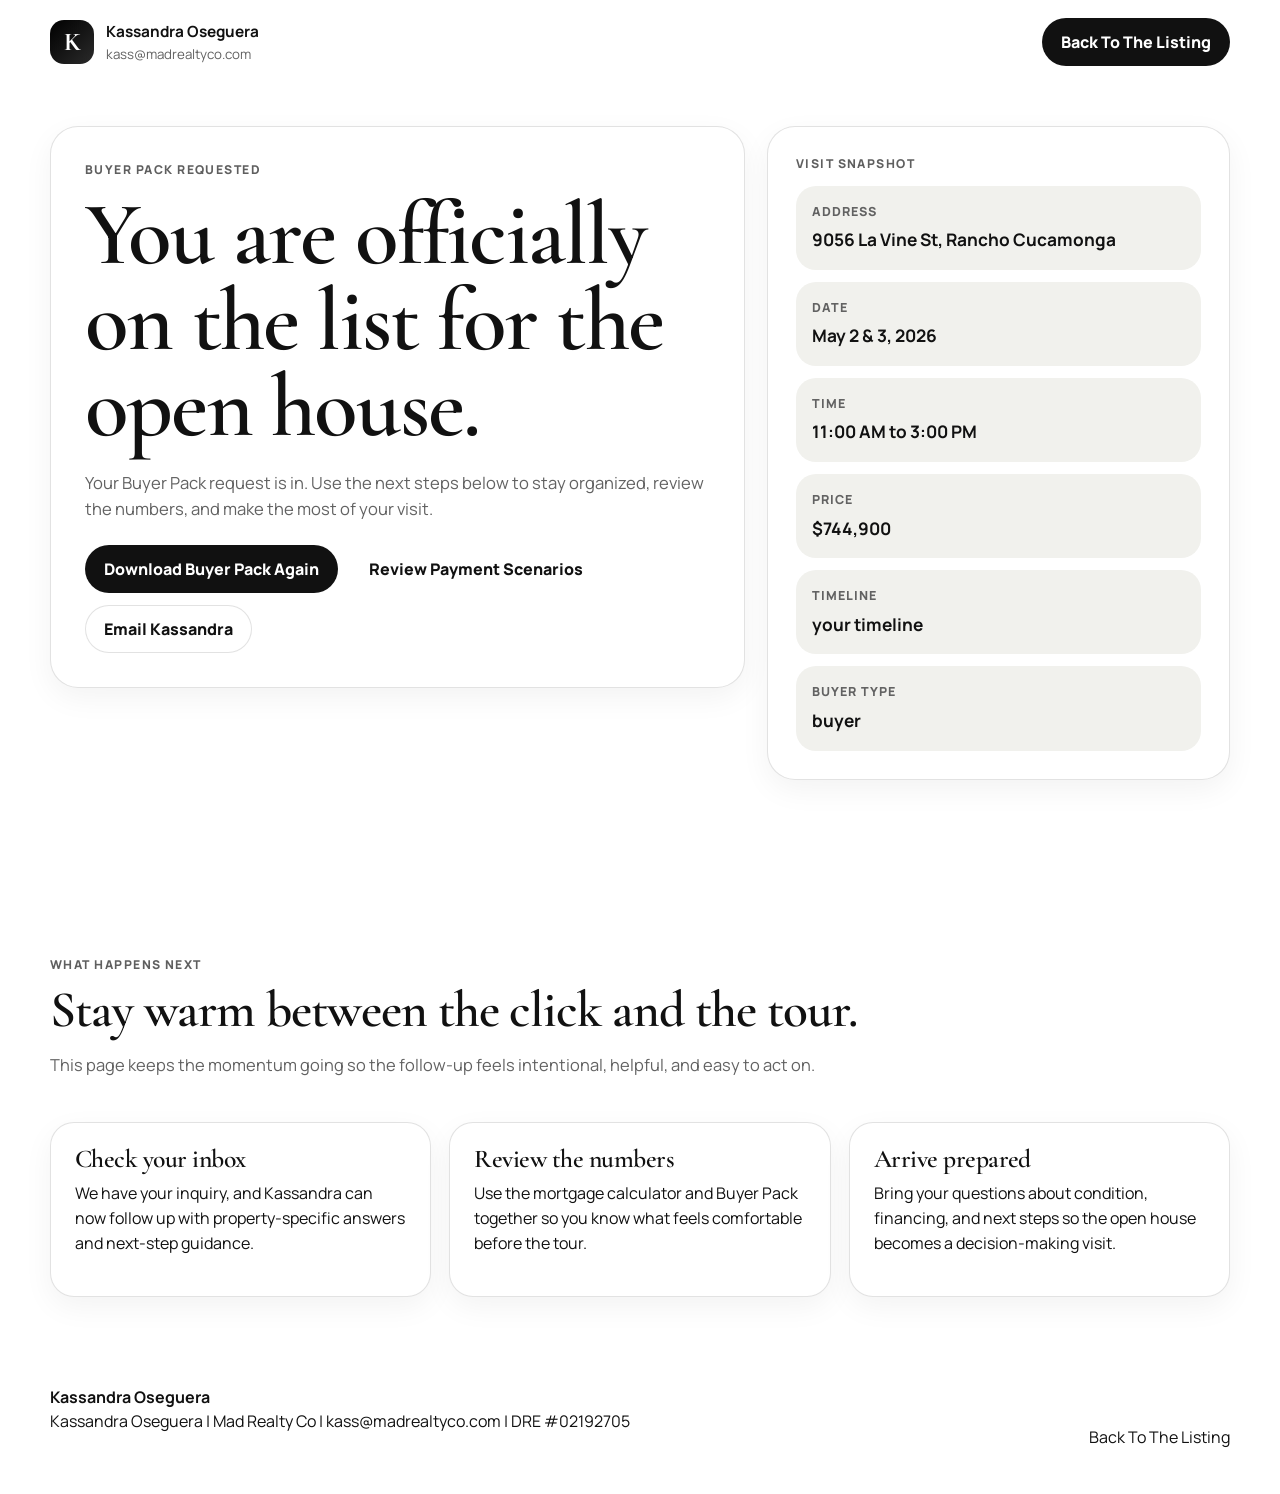
==== thank-you.html @ 980b9573 "Build Thank You Funnel Adds a dedicated thank-you page, post-submit funnel flow, Buyer Pack re-downl" ====
<!doctype html>
<html lang="en">
  <head>
    <meta charset="utf-8">
    <meta name="viewport" content="width=device-width, initial-scale=1">
    <title>Thank You</title>
    <meta
      id="metaDescription"
      name="description"
      content="Thanks for requesting the Buyer Pack. Review next steps, revisit the payment estimate, and get ready for the open house."
    >
    <link rel="preconnect" href="https://fonts.googleapis.com">
    <link rel="preconnect" href="https://fonts.gstatic.com" crossorigin>
    <link
      href="https://fonts.googleapis.com/css2?family=Manrope:wght@400;500;700;800&family=Cormorant+Garamond:wght@500;600;700&display=swap"
      rel="stylesheet"
    >
    <link rel="stylesheet" href="styles.css">
  </head>
  <body data-page="thank-you">
    <header class="site-header">
      <a class="brand" href="/" aria-label="Open house funnel">
        <span class="brand-monogram">K</span>
        <span class="brand-copy">
          <strong id="thankYouAgentName">Kassandra Oseguera</strong>
          <small id="thankYouAgentEmail">kass@madrealtyco.com</small>
        </span>
      </a>
      <a class="button button-ink" id="returnToListingLink" href="/">Back To The Listing</a>
    </header>

    <main class="thank-you-page">
      <section class="section thank-you-hero">
        <div class="thank-you-shell">
          <div class="thank-you-copy">
            <p class="eyebrow" id="thankYouEyebrow">Buyer Pack Requested</p>
            <h1 id="thankYouHeadline">You are officially on the list for the open house.</h1>
            <p class="thank-you-body" id="thankYouBody">
              Your Buyer Pack request is in. Use the next steps below to stay organized, review the numbers, and make the most of your visit.
            </p>

            <div class="thank-you-actions">
              <button class="button button-accent" id="downloadBuyerPackAgain" type="button">
                <span id="buyerPackCtaLabel">Download Buyer Pack Again</span>
              </button>
              <a class="button button-light" id="calculatorReviewLink" href="/#calculator">
                <span id="calculatorCtaLabel">Review Payment Scenarios</span>
              </a>
              <a class="button button-outline" id="thankYouEmailLink" href="mailto:kass@madrealtyco.com">
                <span id="emailCtaLabel">Email Kassandra</span>
              </a>
            </div>
          </div>

          <aside class="thank-you-summary">
            <p class="eyebrow">Visit Snapshot</p>
            <div class="proof-grid">
              <div>
                <span>Address</span>
                <strong id="thankYouAddress">9056 La Vine St, Rancho Cucamonga</strong>
              </div>
              <div>
                <span>Date</span>
                <strong id="thankYouDate">May 2 & 3, 2026</strong>
              </div>
              <div>
                <span>Time</span>
                <strong id="thankYouTime">11:00 AM to 3:00 PM</strong>
              </div>
              <div>
                <span>Price</span>
                <strong id="thankYouPrice">$744,900</strong>
              </div>
              <div>
                <span>Timeline</span>
                <strong id="thankYouTimeline">your timeline</strong>
              </div>
              <div>
                <span>Buyer type</span>
                <strong id="thankYouBuyerType">buyer</strong>
              </div>
            </div>
          </aside>
        </div>
      </section>

      <section class="section">
        <div class="section-heading">
          <div>
            <p class="eyebrow">What Happens Next</p>
            <h2>Stay warm between the click and the tour.</h2>
            <p class="section-copy">
              This page keeps the momentum going so the follow-up feels intentional, helpful, and easy to act on.
            </p>
          </div>
        </div>

        <div class="preview-grid" id="thankYouSteps">
          <article class="feature-card">
            <h3>Check your inbox</h3>
            <p>We have your inquiry and will follow up with property-specific details.</p>
          </article>
        </div>
      </section>
    </main>

    <footer class="site-footer">
      <div>
        <strong id="thankYouAgentNameFooter">Kassandra Oseguera</strong>
        <p id="thankYouFooterLine">Kassandra Oseguera | Mad Realty Co | kass@madrealtyco.com | DRE #02192705</p>
      </div>
      <div class="footer-actions">
        <a id="returnToListingLabel" href="/">Back To The Listing</a>
      </div>
    </footer>

    <script src="app.js"></script>
  </body>
</html>
---- styles.css ----
:root {
  --ink: #111111;
  --muted: #626262;
  --paper: #ffffff;
  --panel: #ffffff;
  --panel-strong: #ffffff;
  --line: rgba(17, 17, 17, 0.12);
  --accent: #111111;
  --accent-dark: #000000;
  --forest: #111111;
  --sand: #ecece7;
  --rose: #f1f1ed;
  --shadow: 0 24px 60px rgba(0, 0, 0, 0.08);
  --shadow-soft: 0 10px 30px rgba(0, 0, 0, 0.05);
}

* {
  box-sizing: border-box;
}

html {
  scroll-behavior: smooth;
}

body {
  margin: 0;
  background: #ffffff;
  color: var(--ink);
  font-family: Manrope, ui-sans-serif, system-ui, sans-serif;
  line-height: 1.55;
}

a {
  color: inherit;
  text-decoration: none;
}

button,
input,
select,
textarea {
  font: inherit;
}

img {
  max-width: 100%;
  display: block;
}

h1,
h2,
h3,
p {
  margin-top: 0;
}

h1,
h2,
h3 {
  font-family: "Cormorant Garamond", Georgia, serif;
  font-weight: 600;
  line-height: 0.96;
  letter-spacing: -0.02em;
}

h1 {
  font-size: clamp(3.4rem, 7vw, 6.4rem);
  margin-bottom: 20px;
}

h2 {
  font-size: clamp(2.3rem, 4vw, 4.1rem);
  margin-bottom: 16px;
}

h3 {
  font-size: clamp(1.5rem, 2vw, 2rem);
  margin-bottom: 10px;
}

.site-header,
.section,
.site-footer {
  width: min(1180px, calc(100% - 32px));
  margin: 0 auto;
}

.site-header {
  position: sticky;
  top: 0;
  z-index: 20;
  display: flex;
  align-items: center;
  justify-content: space-between;
  gap: 20px;
  padding: 18px 0;
  background: rgba(255, 255, 255, 0.88);
  backdrop-filter: blur(18px);
}

.brand {
  display: inline-flex;
  align-items: center;
  gap: 12px;
}

.brand-monogram {
  display: grid;
  width: 44px;
  height: 44px;
  place-items: center;
  border-radius: 14px;
  background: linear-gradient(135deg, #000000, #2a2a2a);
  color: #fff;
  font-family: "Cormorant Garamond", Georgia, serif;
  font-size: 1.6rem;
  font-weight: 700;
}

.brand-copy {
  display: grid;
}

.brand-copy strong {
  font-size: 0.96rem;
}

.brand-copy small,
.site-nav,
.event-grid span,
.guide-header,
.proof-grid span,
.lead-summary span,
.lead-table th,
.section-copy,
.form-footnote,
.event-note,
.copy-stack,
.faq-grid p,
.process-card p,
.agent-points span {
  color: var(--muted);
}

.site-nav,
.hero-actions,
.hero-trust,
.footer-actions {
  display: flex;
  align-items: center;
  gap: 18px;
}

.site-nav a {
  font-size: 0.95rem;
}

.site-nav a:hover,
.footer-actions a:hover {
  color: var(--accent);
}

.button {
  display: inline-flex;
  align-items: center;
  justify-content: center;
  min-height: 48px;
  padding: 0 18px;
  border-radius: 999px;
  border: 1px solid transparent;
  cursor: pointer;
  font-weight: 800;
  transition: transform 160ms ease, background-color 160ms ease, border-color 160ms ease;
}

.button:hover {
  transform: translateY(-1px);
}

.button-ink {
  background: var(--forest);
  color: #fff;
}

.button-accent {
  background: var(--accent);
  color: #fff;
}

.button-accent:hover {
  background: var(--accent-dark);
}

.button-light {
  background: rgba(255, 255, 255, 0.92);
  color: var(--ink);
}

.button-outline {
  border-color: var(--line);
  background: var(--panel-strong);
}

.button-block {
  width: 100%;
}

.hero {
  width: min(1280px, calc(100% - 24px));
  margin: 0 auto;
  padding: 22px 0 28px;
  display: grid;
  grid-template-columns: minmax(0, 1.3fr) minmax(320px, 0.7fr);
  gap: 22px;
}

.hero-media,
.event-panel,
.feature-card,
.guide-shell,
.lead-form,
.process-card,
.seller-proof,
.lead-desk-grid,
.faq-grid article {
  background: var(--panel-strong);
  border: 1px solid var(--line);
  box-shadow: var(--shadow-soft);
}

.hero-media {
  position: relative;
  min-height: 720px;
  overflow: hidden;
  border-radius: 32px;
  background: #101513;
}

.hero-video {
  position: absolute;
  inset: 0;
  width: 100%;
  height: 100%;
  object-fit: cover;
}

.hero-overlay {
  position: absolute;
  inset: 0;
  background:
    linear-gradient(120deg, rgba(0, 0, 0, 0.82), rgba(0, 0, 0, 0.3) 55%, rgba(0, 0, 0, 0.08)),
    linear-gradient(0deg, rgba(0, 0, 0, 0.22), rgba(0, 0, 0, 0));
}

.hero-card {
  position: absolute;
  left: 34px;
  right: 34px;
  bottom: 34px;
  z-index: 1;
  max-width: 760px;
  color: #fff;
}

.hero-card .eyebrow {
  color: #fff;
}

.hero-copy {
  max-width: 620px;
  margin-bottom: 24px;
  font-size: 1.14rem;
  color: rgba(255, 255, 255, 0.86);
}

.hero-trust {
  flex-wrap: wrap;
  gap: 10px;
  margin-top: 22px;
}

.hero-trust span,
.guide-tags span {
  padding: 8px 12px;
  border-radius: 999px;
  font-size: 0.82rem;
  font-weight: 700;
}

.hero-trust span {
  background: rgba(255, 255, 255, 0.14);
  border: 1px solid rgba(255, 255, 255, 0.24);
}

.event-panel {
  border-radius: 28px;
  padding: 28px;
  align-self: stretch;
}

.eyebrow {
  margin: 0 0 12px;
  color: #5f5f5f;
  text-transform: uppercase;
  letter-spacing: 0.12em;
  font-size: 0.76rem;
  font-weight: 800;
}

.event-grid,
.proof-grid,
.agent-points {
  display: grid;
  gap: 12px;
}

.event-grid {
  grid-template-columns: repeat(2, minmax(0, 1fr));
  margin: 24px 0;
}

.event-grid div,
.proof-grid div,
.agent-points div,
.lead-summary {
  padding: 16px;
  border-radius: 20px;
  background: var(--rose);
}

.event-grid span,
.proof-grid span,
.lead-table th {
  display: block;
  font-size: 0.78rem;
  font-weight: 800;
  text-transform: uppercase;
  letter-spacing: 0.08em;
}

.event-grid strong,
.proof-grid strong,
.lead-summary strong {
  display: block;
  margin-top: 6px;
  font-size: 1.08rem;
}

.countdown-card {
  margin-bottom: 18px;
  padding: 18px 20px;
  border-radius: 22px;
  background: linear-gradient(135deg, #000000, #2d2d2d);
  color: #fff;
}

.countdown-card span {
  display: block;
  font-size: 0.8rem;
  text-transform: uppercase;
  letter-spacing: 0.08em;
  color: rgba(255, 255, 255, 0.72);
}

.countdown-card strong {
  display: block;
  margin-top: 8px;
  font-size: 1.5rem;
}

.metrics-band {
  width: min(1180px, calc(100% - 32px));
  margin: 0 auto;
  display: grid;
  grid-template-columns: repeat(3, 1fr);
  gap: 14px;
}

.metrics-band div {
  padding: 22px 24px;
  border-radius: 24px;
  background: rgba(255, 255, 255, 0.9);
  border: 1px solid var(--line);
}

.metrics-band strong {
  display: block;
  margin-bottom: 6px;
  color: var(--forest);
  font-size: 1.15rem;
}

.section {
  padding: 88px 0;
}

.split-section,
.agent-section {
  display: grid;
  grid-template-columns: minmax(0, 1fr) minmax(0, 1fr);
  gap: 50px;
}

.copy-stack p,
.agent-copy p,
.seller-proof p,
.section-copy {
  font-size: 1.03rem;
}

.preview-grid,
.process-grid,
.faq-grid {
  display: grid;
  grid-template-columns: repeat(3, 1fr);
  gap: 18px;
}

.feature-card,
.process-card,
.faq-grid article {
  border-radius: 24px;
  padding: 24px;
}

.feature-kicker {
  display: inline-block;
  margin-bottom: 18px;
  color: #767676;
  font-size: 0.86rem;
  font-weight: 800;
  letter-spacing: 0.1em;
}

.section-heading {
  display: flex;
  align-items: end;
  justify-content: space-between;
  gap: 24px;
  margin-bottom: 28px;
}

.lead-layout {
  display: grid;
  grid-template-columns: minmax(0, 1fr) minmax(360px, 0.9fr);
  gap: 20px;
  align-items: start;
}

.guide-shell,
.lead-form,
.seller-proof,
.lead-desk-grid {
  border-radius: 28px;
}

.guide-shell {
  padding: 28px;
  min-height: 100%;
  background:
    linear-gradient(180deg, rgba(0, 0, 0, 0.04), rgba(255, 255, 255, 0.98)),
    var(--panel-strong);
}

.guide-header {
  display: flex;
  justify-content: space-between;
  gap: 12px;
  margin-bottom: 18px;
  font-size: 0.9rem;
  font-weight: 700;
}

.guide-list,
.lead-form,
.faq-grid article p {
  color: var(--muted);
}

.guide-list {
  padding-left: 20px;
}

.guide-list li + li {
  margin-top: 12px;
}

.guide-tags {
  display: flex;
  flex-wrap: wrap;
  gap: 10px;
  margin-top: 24px;
}

.guide-tags span {
  background: #fff;
  border: 1px solid var(--line);
}

.lead-form {
  padding: 28px;
}

.form-intro {
  margin-bottom: 18px;
  color: var(--ink);
  font-weight: 700;
}

.form-subcopy {
  margin: -4px 0 18px;
  color: var(--muted);
  font-size: 0.96rem;
}

.lead-form label {
  display: block;
  margin-bottom: 16px;
  font-size: 0.95rem;
  font-weight: 700;
  color: var(--ink);
}

.lead-form input,
.lead-form select,
.lead-form textarea {
  width: 100%;
  margin-top: 8px;
  padding: 14px 16px;
  border: 1px solid var(--line);
  border-radius: 16px;
  background: #fff;
  color: var(--ink);
}

.lead-form input:focus,
.lead-form select:focus,
.lead-form textarea:focus {
  outline: 2px solid rgba(17, 17, 17, 0.12);
  border-color: rgba(17, 17, 17, 0.4);
}

.lead-form button:disabled {
  cursor: wait;
  opacity: 0.8;
}

.form-status {
  min-height: 24px;
  margin: 14px 0 0;
  font-weight: 700;
}

.form-status[data-state="neutral"],
.form-status[data-state="loading"] {
  color: var(--muted);
}

.form-status[data-state="success"] {
  color: #0f6a3d;
}

.form-status[data-state="error"] {
  color: #9b1c1c;
}

.success-message {
  min-height: 24px;
  margin: 8px 0 0;
  color: var(--forest);
  font-weight: 700;
}

.agent-profile {
  display: flex;
  align-items: center;
  gap: 20px;
  margin: 0 0 28px;
}

.agent-headshot {
  width: 176px;
  height: 176px;
  border-radius: 24px;
  object-fit: cover;
  object-position: center 20%;
  image-rendering: auto;
  border: 1px solid var(--line);
  box-shadow: var(--shadow-soft);
}

.agent-identity {
  display: grid;
  gap: 6px;
}

.agent-identity strong {
  font-size: 1.24rem;
}

.agent-identity span,
.agent-identity small {
  color: var(--muted);
}

.agent-identity span {
  font-size: 0.96rem;
}

.agent-identity small {
  font-size: 0.92rem;
}

.process-card {
  background: linear-gradient(180deg, rgba(255, 255, 255, 0.98), rgba(241, 241, 237, 0.92));
}

.seller-proof {
  padding: 28px;
}

.lead-desk-grid {
  padding: 18px;
  background: #fff;
}

.lead-table-wrap {
  overflow-x: auto;
}

.lead-table {
  width: 100%;
  border-collapse: collapse;
}

.lead-table th,
.lead-table td {
  padding: 14px 12px;
  border-bottom: 1px solid var(--line);
  text-align: left;
}

.lead-table td {
  font-size: 0.95rem;
}

.site-footer {
  display: flex;
  align-items: end;
  justify-content: space-between;
  gap: 24px;
  padding: 0 0 44px;
}

.thank-you-page {
  min-height: calc(100vh - 120px);
}

.thank-you-hero {
  padding-top: 42px;
}

.thank-you-shell {
  display: grid;
  grid-template-columns: minmax(0, 1.2fr) minmax(320px, 0.8fr);
  gap: 22px;
  align-items: start;
}

.thank-you-copy,
.thank-you-summary {
  border-radius: 28px;
  border: 1px solid var(--line);
  background: var(--panel-strong);
  box-shadow: var(--shadow-soft);
}

.thank-you-copy {
  padding: 34px;
}

.thank-you-summary {
  padding: 28px;
}

.thank-you-body {
  max-width: 700px;
  margin-bottom: 24px;
  font-size: 1.04rem;
  color: var(--muted);
}

.thank-you-actions {
  display: flex;
  flex-wrap: wrap;
  gap: 12px;
}

.calculator-section {
  padding-top: 18px;
}

.calculator-layout {
  display: grid;
  grid-template-columns: minmax(320px, 0.95fr) minmax(0, 1.05fr);
  gap: 20px;
  align-items: start;
}

.calculator-form,
.calculator-panel {
  background: var(--panel-strong);
  border: 1px solid var(--line);
  border-radius: 28px;
  box-shadow: var(--shadow-soft);
}

.calculator-form {
  padding: 28px;
}

.calculator-title {
  margin-bottom: 22px;
  font-size: clamp(2rem, 3vw, 2.8rem);
  line-height: 0.95;
}

.calculator-form label {
  display: block;
  margin-bottom: 16px;
  font-size: 0.95rem;
  font-weight: 700;
  color: var(--ink);
}

.calculator-form input,
.calculator-form select {
  width: 100%;
  margin-top: 8px;
  padding: 14px 16px;
  border: 1px solid var(--line);
  border-radius: 16px;
  background: #fff;
  color: var(--ink);
}

.calculator-form input:focus,
.calculator-form select:focus {
  outline: 2px solid rgba(17, 17, 17, 0.12);
  border-color: rgba(17, 17, 17, 0.4);
}

.calculator-panel {
  padding: 28px;
  background:
    linear-gradient(180deg, rgba(17, 17, 17, 0.03), rgba(255, 255, 255, 0.98)),
    var(--panel-strong);
}

.payment-total {
  margin: 8px 0 10px;
  font-family: "Cormorant Garamond", Georgia, serif;
  font-size: clamp(3rem, 6vw, 4.8rem);
  line-height: 0.95;
}

.payment-caption {
  margin-bottom: 24px;
  color: var(--muted);
}

.payment-disclaimer {
  margin: -8px 0 20px;
  color: var(--muted);
  font-size: 0.92rem;
}

.payment-grid {
  display: grid;
  grid-template-columns: repeat(2, minmax(0, 1fr));
  gap: 12px;
}

.payment-grid div {
  padding: 16px;
  border-radius: 20px;
  background: var(--rose);
}

.payment-grid span {
  display: block;
  font-size: 0.78rem;
  font-weight: 800;
  letter-spacing: 0.08em;
  text-transform: uppercase;
  color: var(--muted);
}

.payment-grid strong {
  display: block;
  margin-top: 6px;
  font-size: 1.05rem;
}

@media (max-width: 1080px) {
  .hero,
  .split-section,
  .agent-section,
  .lead-layout,
  .calculator-layout,
  .thank-you-shell {
    grid-template-columns: 1fr;
  }

  .preview-grid,
  .process-grid,
  .faq-grid,
  .metrics-band,
  .payment-grid {
    grid-template-columns: 1fr;
  }

  .site-nav {
    display: none;
  }

  .hero-media {
    min-height: 620px;
  }

  .hero-card {
    left: 24px;
    right: 24px;
    bottom: 24px;
  }
}

@media (max-width: 720px) {
  h1 {
    font-size: 3rem;
  }

  h2 {
    font-size: 2.3rem;
  }

  .site-header {
    width: calc(100% - 24px);
    padding: 14px 0;
  }

  .hero {
    width: calc(100% - 24px);
  }

  .event-grid {
    grid-template-columns: 1fr;
  }

  .section-heading,
  .site-footer,
  .hero-actions,
  .thank-you-actions {
    flex-direction: column;
    align-items: start;
  }

  .button,
  .button-block {
    width: 100%;
  }

  .hero-actions {
    width: 100%;
  }
}
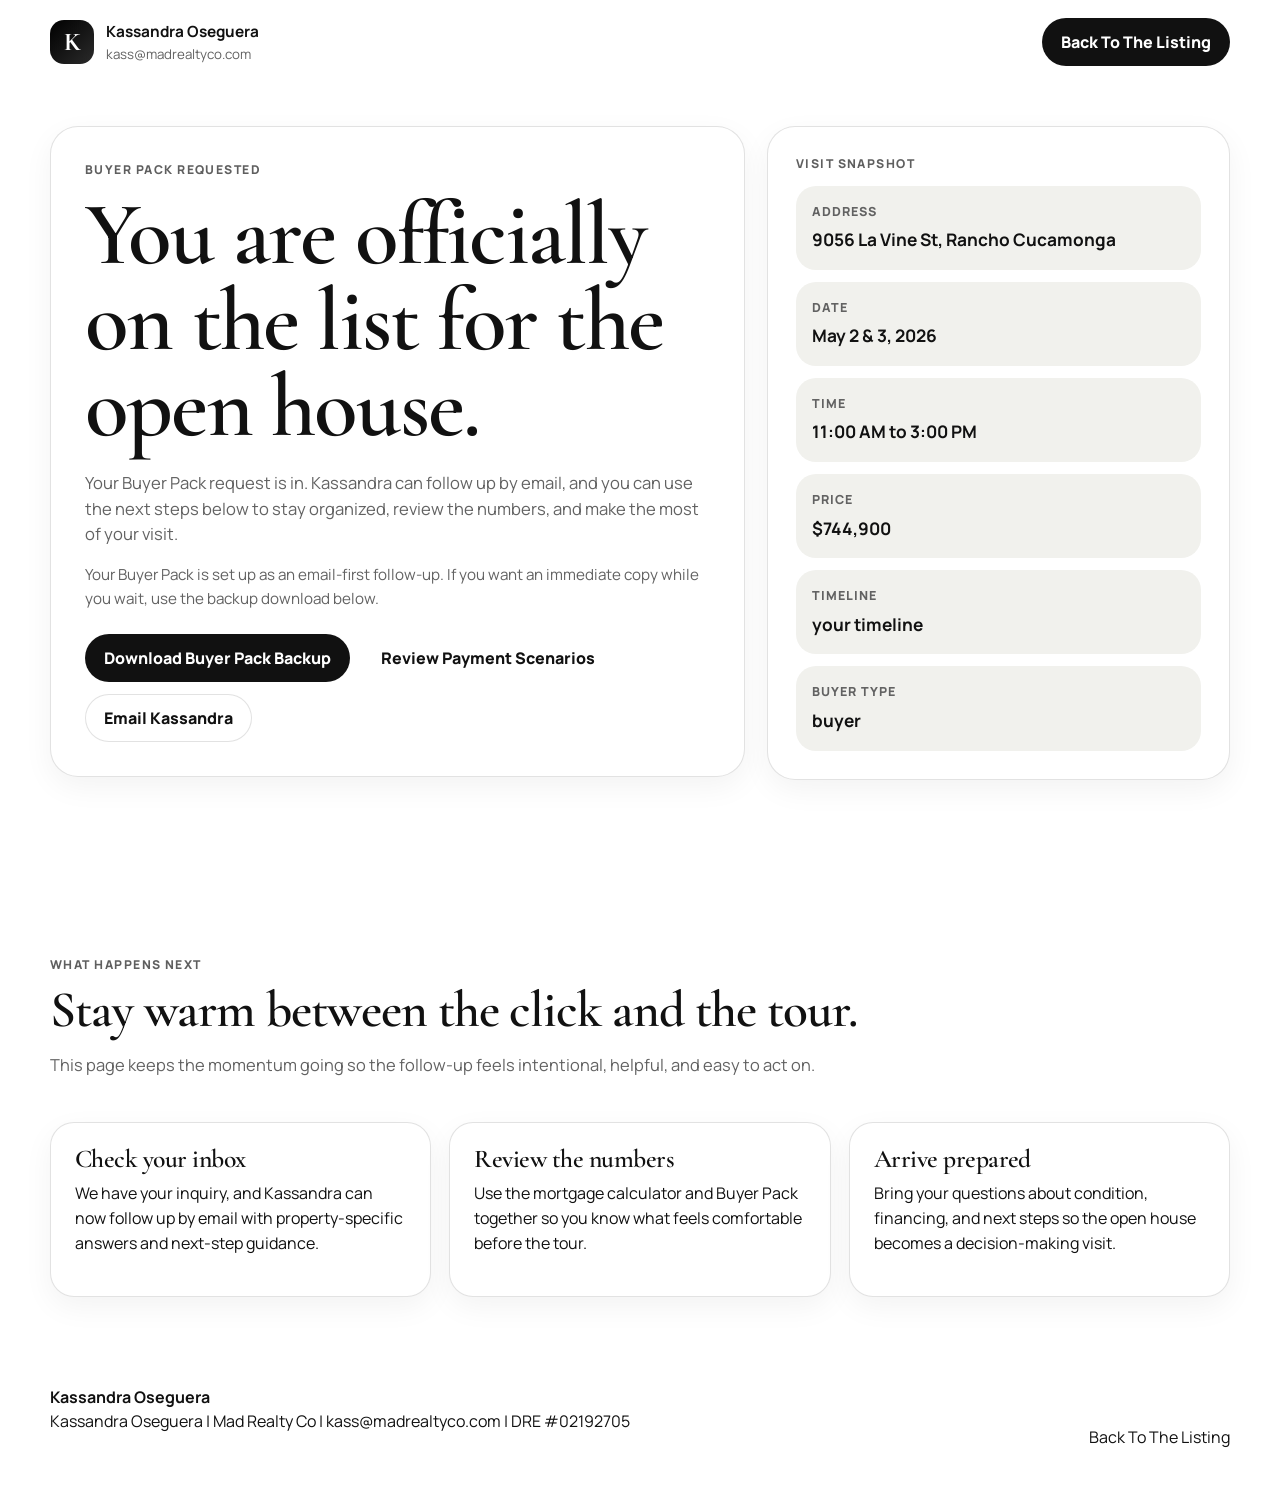
==== commit 0ffd029e: "Adds a dedicated thank-you page, post-submit funnel flow, Buyer Pack re-download, and attribution tr" ====
--- a/thank-you.html
+++ b/thank-you.html
@@ -39,9 +39,13 @@
               Your Buyer Pack request is in. Use the next steps below to stay organized, review the numbers, and make the most of your visit.
             </p>
 
+            <p class="thank-you-note">
+              Your Buyer Pack is set up as an email-first follow-up. If you want an immediate copy while you wait, use the backup download below.
+            </p>
+
             <div class="thank-you-actions">
               <button class="button button-accent" id="downloadBuyerPackAgain" type="button">
-                <span id="buyerPackCtaLabel">Download Buyer Pack Again</span>
+                <span id="buyerPackCtaLabel">Download Buyer Pack Backup</span>
               </button>
               <a class="button button-light" id="calculatorReviewLink" href="/#calculator">
                 <span id="calculatorCtaLabel">Review Payment Scenarios</span>
--- a/styles.css
+++ b/styles.css
@@ -690,6 +690,13 @@
   color: var(--muted);
 }
 
+.thank-you-note {
+  max-width: 640px;
+  margin: -8px 0 24px;
+  color: var(--muted);
+  font-size: 0.95rem;
+}
+
 .thank-you-actions {
   display: flex;
   flex-wrap: wrap;
